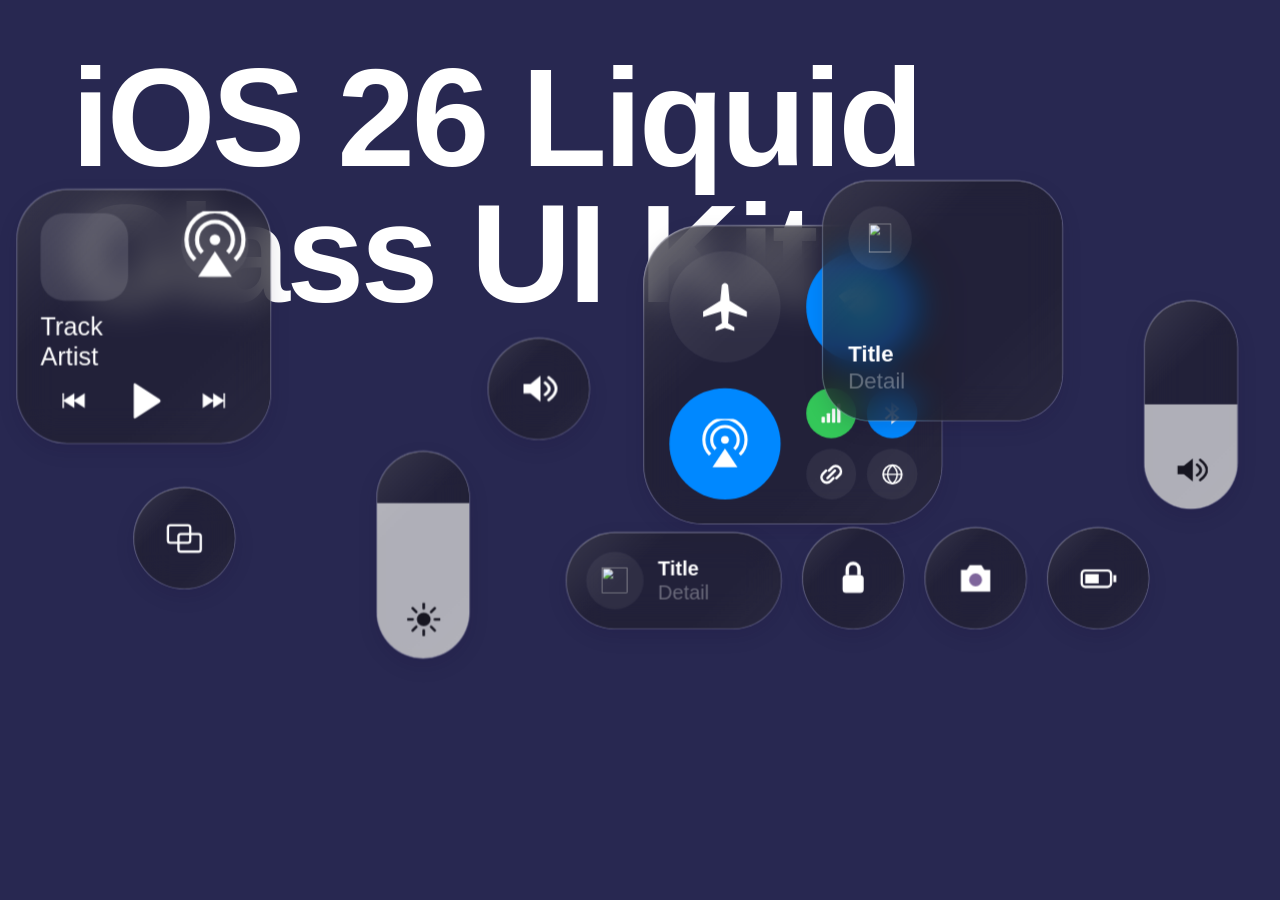
==== reference.html @ b9841fff "Rebuild reference background and shared glass material" ====
<!doctype html>
<html lang="en">
<head>
  <meta charset="utf-8"><meta name="viewport" content="width=device-width,initial-scale=1">
  <title>Liquid Glass Reference Scene</title>
  <link rel="stylesheet" href="glass-material.css?v=reference-scene">
  <style>
    * { box-sizing: border-box; }
    html, body { margin:0; background:#282851; font-family:var(--sf-font); color:white; }
    .viewport { width:100%; overflow:hidden; }
    .scene { position:relative; width:2048px; height:1200px; transform-origin:top left; background:url('assets/glass-backdrop.svg') center / 100% 100%; }
    h1 { position:absolute; width:1628px; height:434px; left:114px; top:78px; margin:0; font-size:224px; line-height:218px; letter-spacing:-.025em; font-weight:590; }
    .tile { position:absolute; }
    .now { left:26px; top:302px; width:408px; height:408px; border-radius:81.0596px; }
    .art { position:absolute; left:37.83px; top:37.83px; width:140.5px; height:140.5px; border-radius:37.8278px; background:rgba(255,255,255,.12); }
    .airplay { position:absolute; right:35.13px; top:35.13px; width:108.08px; height:108.08px; }
    .track, .artist { position:absolute; left:37.83px; font-size:40.5298px; line-height:49px; font-weight:510; }
    .track { top:194.54px; } .artist { top:243.18px; }
    .transport { position:absolute; left:64.85px; right:64.85px; bottom:27.08px; display:flex; align-items:center; justify-content:space-between; height:81px; }
    .transport svg { width:54px; height:38px; } .transport .play { width:64px; height:81px; }
    .connect { left:1029px; top:360px; width:479px; height:479px; border-radius:95.1656px; }
    .connect .symbol-well { position:absolute; width:177.64px; height:177.64px; }
    .connect svg { width:80px; height:80px; }
    .airplane { left:41.24px; top:41.24px; } .wifi { left:260.12px; top:41.24px; background:#0088ff; }
    .drop { left:41.24px; top:260.12px; background:#0088ff; }
    .connect .mini { width:80.36px; height:80.36px; } .mini svg { width:38px; height:38px; }
    .cell { left:260.12px; top:260.12px; background:#34c759; }
    .bt { left:357.4px; top:260.12px; background:#0088ff; }
    .hotspot { left:260.12px; top:357.4px; } .network { left:357.4px; top:357.4px; }
    .label { left:1315px; top:288px; width:386px; height:386px; padding:40.9007px; border-radius:76.6887px; display:flex; flex-direction:column; align-items:flex-start; justify-content:space-between; gap:25.56px; }
    .label .symbol-well { width:102.25px; height:102.25px; }
    .label img { width:36px; height:46px; }
    .label strong,.label span { display:block; font-size:35.7881px; line-height:43px; font-weight:590; }
    .label span { font-weight:510; color:rgba(255,255,255,.33); }
    .pill { left:905px; top:851px; width:346px; height:155.81px; padding:0 32.0795px; gap:22.91px; border-radius:229.139px; display:flex; align-items:center; }
    .pill .symbol-well { width:91.66px; height:91.66px; flex-shrink:0; }
    .pill img { width:41px; height:41px; }
    .pill strong,.pill span { display:block; font-size:32.0795px; line-height:38px; font-weight:590; }
    .pill span { font-weight:510; color:rgba(255,255,255,.33); }
    .slider { left:602px; top:721px; width:150px; height:333.09px; border-radius:220.588px; }
    .slider.volume { left:1830px; top:480px; width:151px; height:335.31px; }
    .level { position:absolute; bottom:0; left:0; width:100%; height:74.83%; background:rgba(255,255,255,.64); }
    .volume .level { height:50.33%; }
    .slider svg { position:absolute; bottom:35.38px; left:48px; width:54px; height:54px; color:#161520; }
    .toggle { width:164px; height:164px; border-radius:241.176px; display:grid; place-items:center; }
    .toggle svg { width:60px; height:60px; }
    .mute { left:780px; top:540px; } .lock { left:1283px; top:843px; } .camera { left:1479px; top:843px; } .battery { left:1675px; top:843px; } .mirror { left:213px; top:779px; }
    .defs { position:absolute; width:0; height:0; overflow:hidden; }
  </style>
</head>
<body>
  <svg class="defs" xmlns="http://www.w3.org/2000/svg"><defs>
    <symbol id="play" viewBox="0 0 64 64"><path d="M16 6Q16 2 20 5L57 29Q61 32 57 35L20 59Q16 62 16 58Z"/></symbol>
    <symbol id="next" viewBox="0 0 64 64"><path d="M4 12 32 30V12L60 30V12H64V52H60V34L32 52V34L4 52Z"/></symbol>
    <symbol id="wifi" viewBox="0 0 64 64"><path d="M2 18Q32 -5 62 18L54 27Q32 10 10 27ZM15 32Q32 19 49 32L41 41Q32 34 23 41ZM25 46Q32 40 39 46L32 55Z"/></symbol>
    <symbol id="plane" viewBox="0 0 64 64"><path d="M28 4Q32 -1 36 4L38 24 60 38V45L37 38 36 53 44 58V63L32 59 20 63V58L28 53 27 38 4 45V38L26 24Z"/></symbol>
    <symbol id="drop" viewBox="0 0 64 64"><circle cx="32" cy="27" r="5"/><path d="m32 38 16 24H16Z"/><path d="M20 39a17 17 0 1 1 24 0M13 46a27 27 0 1 1 38 0" fill="none" stroke="currentColor" stroke-width="4"/></symbol>
    <symbol id="bt" viewBox="0 0 64 64"><path d="M29 2 51 20 36 32 51 44 29 62V38L15 50 11 45 26 32 11 19 15 14 29 26ZM35 14V26L43 20ZM35 38V50L43 44Z"/></symbol>
    <symbol id="cell" viewBox="0 0 64 64"><rect x="6" y="42" width="9" height="16" rx="2"/><rect x="20" y="32" width="9" height="26" rx="2"/><rect x="34" y="20" width="9" height="38" rx="2"/><rect x="48" y="6" width="9" height="52" rx="2"/></symbol>
    <symbol id="link" viewBox="0 0 64 64"><path d="m26 22 8-8a14 14 0 0 1 20 20l-8 8M38 42l-8 8a14 14 0 0 1-20-20l8-8M22 42l20-20" fill="none" stroke="currentColor" stroke-width="7" stroke-linecap="round"/></symbol>
    <symbol id="globe" viewBox="0 0 64 64"><circle cx="32" cy="32" r="25" fill="none" stroke="currentColor" stroke-width="5"/><path d="M7 32h50M32 7c-17 14-17 36 0 50M32 7c17 14 17 36 0 50" fill="none" stroke="currentColor" stroke-width="4"/></symbol>
    <symbol id="sun" viewBox="0 0 64 64"><circle cx="32" cy="32" r="13"/><path d="M32 2v9M32 53v9M2 32h9M53 32h9M11 11l7 7M46 46l7 7M11 53l7-7M46 18l7-7" stroke="currentColor" stroke-width="5" stroke-linecap="round"/></symbol>
    <symbol id="speaker" viewBox="0 0 64 64"><path d="M6 24H18L35 10V54L18 40H6Z"/><path d="M43 22q14 10 0 20M49 13q25 19 0 38" fill="none" stroke="currentColor" stroke-width="5" stroke-linecap="round"/></symbol>
    <symbol id="lock" viewBox="0 0 64 64"><rect x="14" y="27" width="36" height="30" rx="6"/><path d="M22 27V17a10 10 0 0 1 20 0v10" fill="none" stroke="currentColor" stroke-width="6"/></symbol>
    <symbol id="camera" viewBox="0 0 64 64"><path d="M7 18h10l5-8h20l5 8h10v37H7Z"/><circle cx="32" cy="35" r="11" fill="#7e659b"/></symbol>
    <symbol id="battery" viewBox="0 0 64 64"><rect x="4" y="19" width="50" height="28" rx="6" fill="none" stroke="currentColor" stroke-width="4"/><path d="M58 27h5v12h-5ZM10 25h23v16H10Z"/></symbol>
    <symbol id="mirror" viewBox="0 0 64 64"><rect x="4" y="10" width="38" height="30" rx="4" fill="none" stroke="currentColor" stroke-width="4"/><rect x="22" y="25" width="38" height="30" rx="4" fill="none" stroke="currentColor" stroke-width="4"/></symbol>
  </defs></svg>
  <div class="viewport"><main class="scene" aria-label="Reference scene reconstructed from supplied CSS">
    <h1>iOS 26 Liquid Glass UI Kit</h1>
    <div class="tile now glass-surface"><div class="art"></div><div class="airplay symbol-well"><svg class="filled-symbol"><use href="#drop"/></svg></div><div class="track">Track</div><div class="artist">Artist</div><div class="transport"><svg class="filled-symbol" style="transform:rotate(180deg)"><use href="#next"/></svg><svg class="filled-symbol play"><use href="#play"/></svg><svg class="filled-symbol"><use href="#next"/></svg></div></div>
    <div class="tile connect glass-surface"><div class="symbol-well airplane"><svg class="filled-symbol"><use href="#plane"/></svg></div><div class="symbol-well wifi"><svg class="filled-symbol"><use href="#wifi"/></svg></div><div class="symbol-well drop"><svg class="filled-symbol"><use href="#drop"/></svg></div><div class="symbol-well mini cell"><svg class="filled-symbol"><use href="#cell"/></svg></div><div class="symbol-well mini bt"><svg class="filled-symbol"><use href="#bt"/></svg></div><div class="symbol-well mini hotspot"><svg class="filled-symbol"><use href="#link"/></svg></div><div class="symbol-well mini network"><svg class="filled-symbol"><use href="#globe"/></svg></div></div>
    <div class="tile label glass-surface"><div class="symbol-well"><img src="assets/reference-bulb.svg" alt=""></div><div><strong>Title</strong><span>Detail</span></div></div>
    <div class="tile pill glass-surface"><div class="symbol-well"><img src="assets/reference-moon.svg" alt=""></div><div><strong>Title</strong><span>Detail</span></div></div>
    <div class="tile slider glass-surface"><div class="level"></div><svg class="filled-symbol"><use href="#sun"/></svg></div>
    <div class="tile slider volume glass-surface"><div class="level"></div><svg class="filled-symbol"><use href="#speaker"/></svg></div>
    <div class="tile toggle mute glass-surface"><svg class="filled-symbol"><use href="#speaker"/></svg></div>
    <div class="tile toggle lock glass-surface"><svg class="filled-symbol"><use href="#lock"/></svg></div>
    <div class="tile toggle camera glass-surface"><svg class="filled-symbol"><use href="#camera"/></svg></div>
    <div class="tile toggle battery glass-surface"><svg class="filled-symbol"><use href="#battery"/></svg></div>
    <div class="tile toggle mirror glass-surface"><svg class="filled-symbol"><use href="#mirror"/></svg></div>
  </main></div>
  <script>
    const scene = document.querySelector('.scene');
    function sizeScene() { const scale = window.innerWidth / 2048; scene.style.transform = `scale(${scale})`; document.querySelector('.viewport').style.height = `${1200 * scale}px`; }
    addEventListener('resize', sizeScene); sizeScene();
  </script>
</body>
</html>
---- glass-material.css ----
/* Shared by the reference scene and the portfolio. The exported Glass Effect
   contains no shader parameters; these are explicit browser material values. */
:root {
  --material-tint: rgba(22, 20, 43, .24);
  --material-blur: 28px;
  --material-line: rgba(255, 255, 255, .30);
  --material-shadow: 0 12px 32px rgba(20, 9, 56, .13);
  --sf-font: -apple-system, BlinkMacSystemFont, "SF Pro Display", "Helvetica Neue", sans-serif;
}
.glass-surface {
  position: relative;
  isolation: isolate;
  overflow: hidden;
  color: #fff;
  background: var(--material-tint);
  border: 1px solid var(--material-line);
  box-shadow: var(--material-shadow), inset 0 1px 1px rgba(255,255,255,.25), inset 0 -1px 1px rgba(255,255,255,.08);
  backdrop-filter: blur(var(--material-blur)) saturate(145%);
  -webkit-backdrop-filter: blur(var(--material-blur)) saturate(145%);
}
.glass-surface::before {
  content: "";
  position: absolute;
  inset: 0;
  z-index: -1;
  pointer-events: none;
  border-radius: inherit;
  background: #242424;
  mix-blend-mode: plus-lighter;
  opacity: .45;
}
.glass-surface::after {
  content: "";
  position: absolute;
  inset: 0;
  pointer-events: none;
  border-radius: inherit;
  background: linear-gradient(135deg, rgba(255,255,255,.10), transparent 34%, transparent 68%, rgba(255,255,255,.035));
  box-shadow: inset 1px 1px 0 rgba(255,255,255,.16);
}
.symbol-well { display: grid; place-items: center; border-radius: 50%; background: rgba(255,255,255,.06); }
.filled-symbol { display: block; width: 100%; height: 100%; fill: currentColor; stroke: none; }
@supports not (backdrop-filter: blur(1px)) {
  .glass-surface { background: rgba(32, 28, 65, .82); }
}
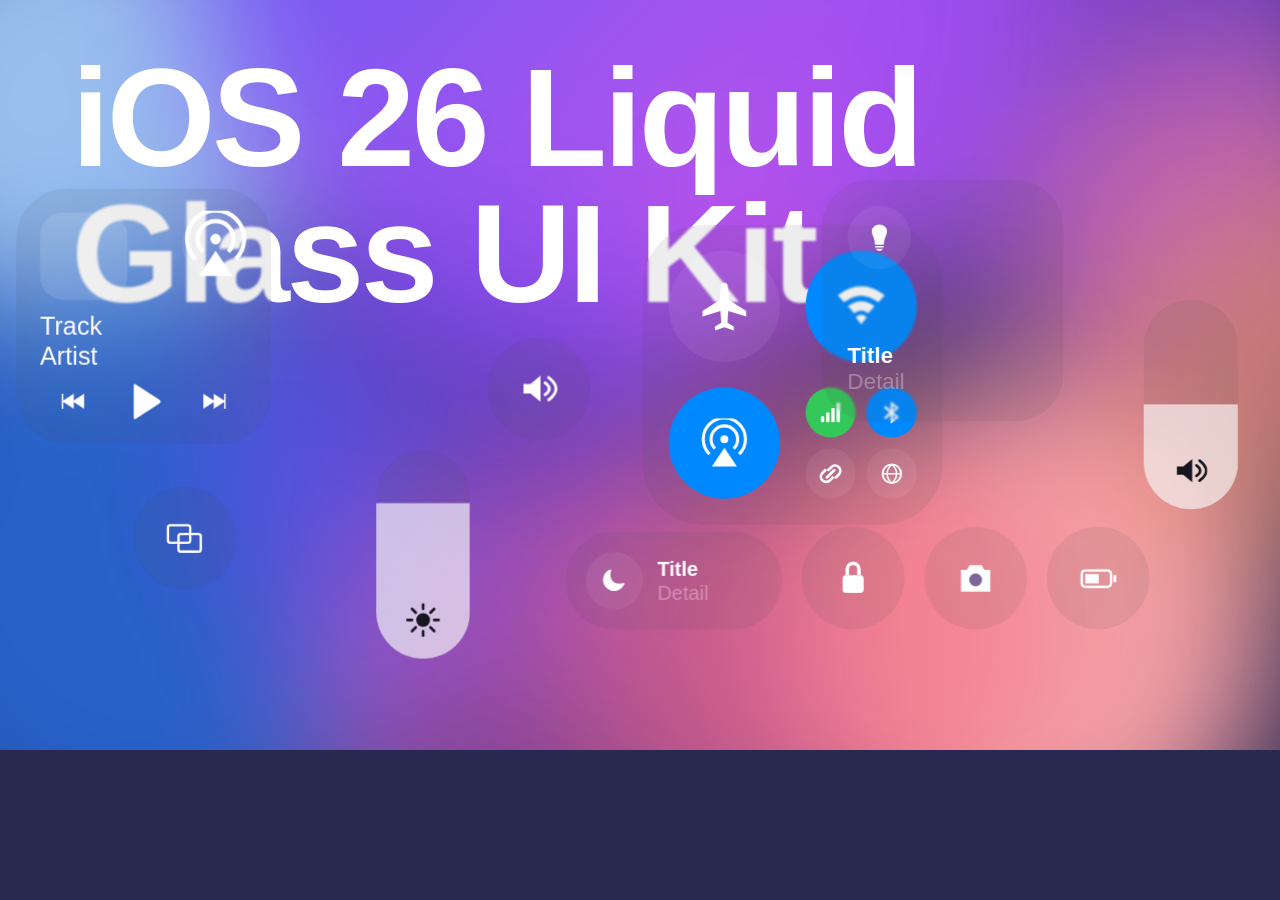
==== commit ecb285c7: "Apply exported SVG glass layers" ====
--- a/reference.html
+++ b/reference.html
@@ -3,7 +3,8 @@
 <head>
   <meta charset="utf-8"><meta name="viewport" content="width=device-width,initial-scale=1">
   <title>Liquid Glass Reference Scene</title>
-  <link rel="stylesheet" href="glass-material.css?v=reference-scene">
+  <link rel="stylesheet" href="glass-material.css?v=exported-effect">
+  <script src="glass-effect.js?v=exported-effect" defer></script>
   <style>
     * { box-sizing: border-box; }
     html, body { margin:0; background:#282851; font-family:var(--sf-font); color:white; }
--- a/glass-material.css
+++ b/glass-material.css
@@ -1,45 +1,34 @@
-/* Shared by the reference scene and the portfolio. The exported Glass Effect
-   contains no shader parameters; these are explicit browser material values. */
+/* Exported material from the supplied 258 x 84 SVG, adapted to each surface.
+   glass-effect.js supplies the original masks, filters and stroke gradients. */
 :root {
-  --material-tint: rgba(22, 20, 43, .24);
-  --material-blur: 28px;
-  --material-line: rgba(255, 255, 255, .30);
-  --material-shadow: 0 12px 32px rgba(20, 9, 56, .13);
+  --glass-mode-shade: transparent;
   --sf-font: -apple-system, BlinkMacSystemFont, "SF Pro Display", "Helvetica Neue", sans-serif;
 }
 .glass-surface {
   position: relative;
-  isolation: isolate;
+  z-index: 0;
   overflow: hidden;
   color: #fff;
-  background: var(--material-tint);
-  border: 1px solid var(--material-line);
-  box-shadow: var(--material-shadow), inset 0 1px 1px rgba(255,255,255,.25), inset 0 -1px 1px rgba(255,255,255,.08);
-  backdrop-filter: blur(var(--material-blur)) saturate(145%);
-  -webkit-backdrop-filter: blur(var(--material-blur)) saturate(145%);
+  background: var(--glass-mode-shade);
+  border: 0;
+  box-shadow: none;
+  backdrop-filter: none;
+  -webkit-backdrop-filter: none;
 }
-.glass-surface::before {
-  content: "";
-  position: absolute;
-  inset: 0;
-  z-index: -1;
-  pointer-events: none;
-  border-radius: inherit;
-  background: #242424;
-  mix-blend-mode: plus-lighter;
-  opacity: .45;
+.glass-surface::before,.glass-surface::after { content: none; }
+.glass-surface > .glass-effect {
+  position:absolute;
+  inset:0;
+  width:100%;
+  height:100%;
+  z-index:-1;
+  pointer-events:none;
+  border-radius:inherit;
+  overflow:hidden;
 }
-.glass-surface::after {
-  content: "";
-  position: absolute;
-  inset: 0;
-  pointer-events: none;
-  border-radius: inherit;
-  background: linear-gradient(135deg, rgba(255,255,255,.10), transparent 34%, transparent 68%, rgba(255,255,255,.035));
-  box-shadow: inset 1px 1px 0 rgba(255,255,255,.16);
-}
+.glass-surface:not([data-glass-ready]) { background:rgba(84,84,84,.10); backdrop-filter:blur(2px); -webkit-backdrop-filter:blur(2px); }
 .symbol-well { display: grid; place-items: center; border-radius: 50%; background: rgba(255,255,255,.06); }
 .filled-symbol { display: block; width: 100%; height: 100%; fill: currentColor; stroke: none; }
-@supports not (backdrop-filter: blur(1px)) {
-  .glass-surface { background: rgba(32, 28, 65, .82); }
+@supports not ((backdrop-filter: blur(1px)) or (-webkit-backdrop-filter: blur(1px))) {
+  .glass-surface { background: rgba(32,28,65,.76); }
 }
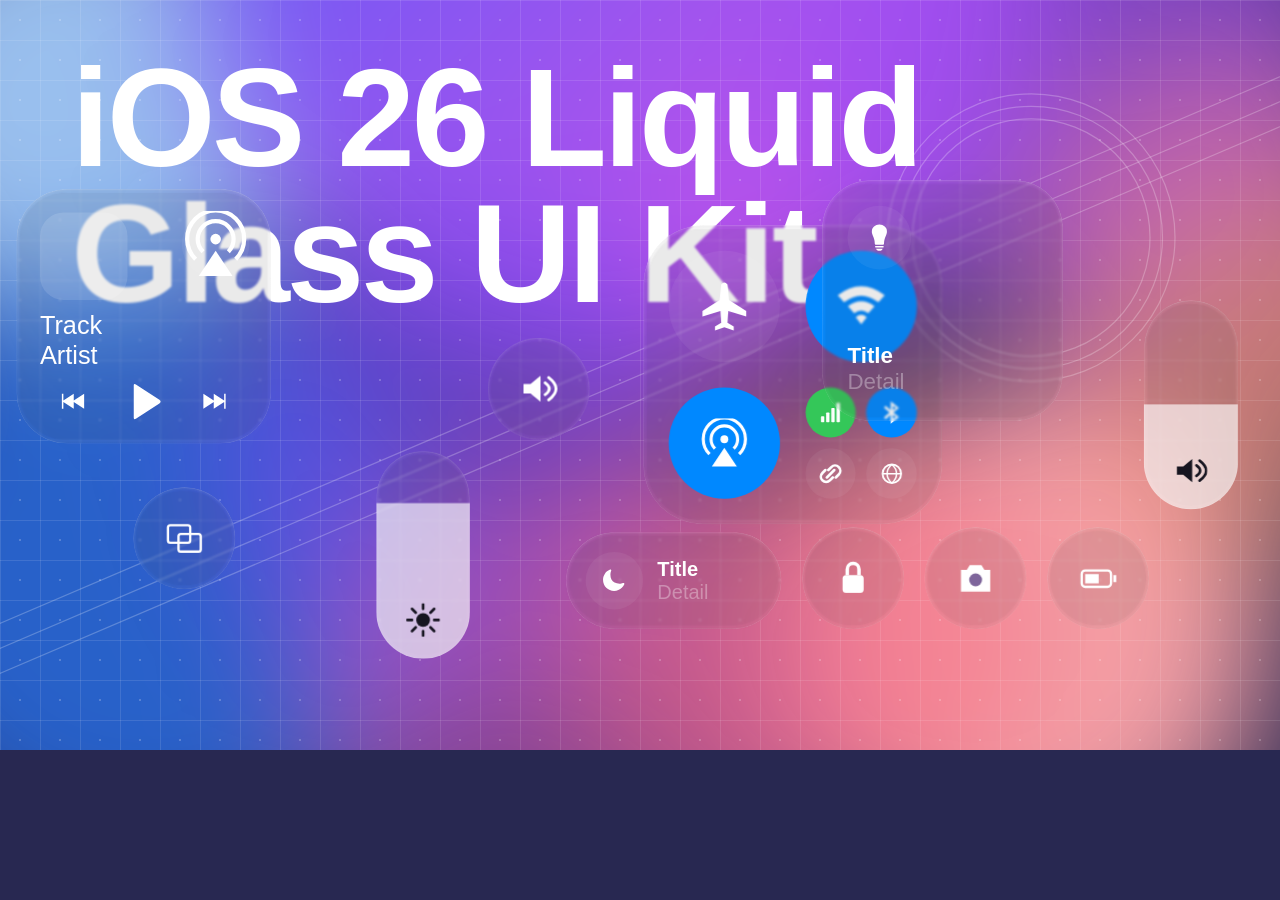
==== commit 6e633685: "Keep background detail sharp behind glass" ====
--- a/reference.html
+++ b/reference.html
@@ -9,7 +9,7 @@
     * { box-sizing: border-box; }
     html, body { margin:0; background:#282851; font-family:var(--sf-font); color:white; }
     .viewport { width:100%; overflow:hidden; }
-    .scene { position:relative; width:2048px; height:1200px; transform-origin:top left; background:url('assets/glass-backdrop.svg') center / 100% 100%; }
+    .scene { position:relative; width:2048px; height:1200px; transform-origin:top left; background:url('assets/glass-backdrop.svg?v=sharp-detail') center / 100% 100%; }
     h1 { position:absolute; width:1628px; height:434px; left:114px; top:78px; margin:0; font-size:224px; line-height:218px; letter-spacing:-.025em; font-weight:590; }
     .tile { position:absolute; }
     .now { left:26px; top:302px; width:408px; height:408px; border-radius:81.0596px; }
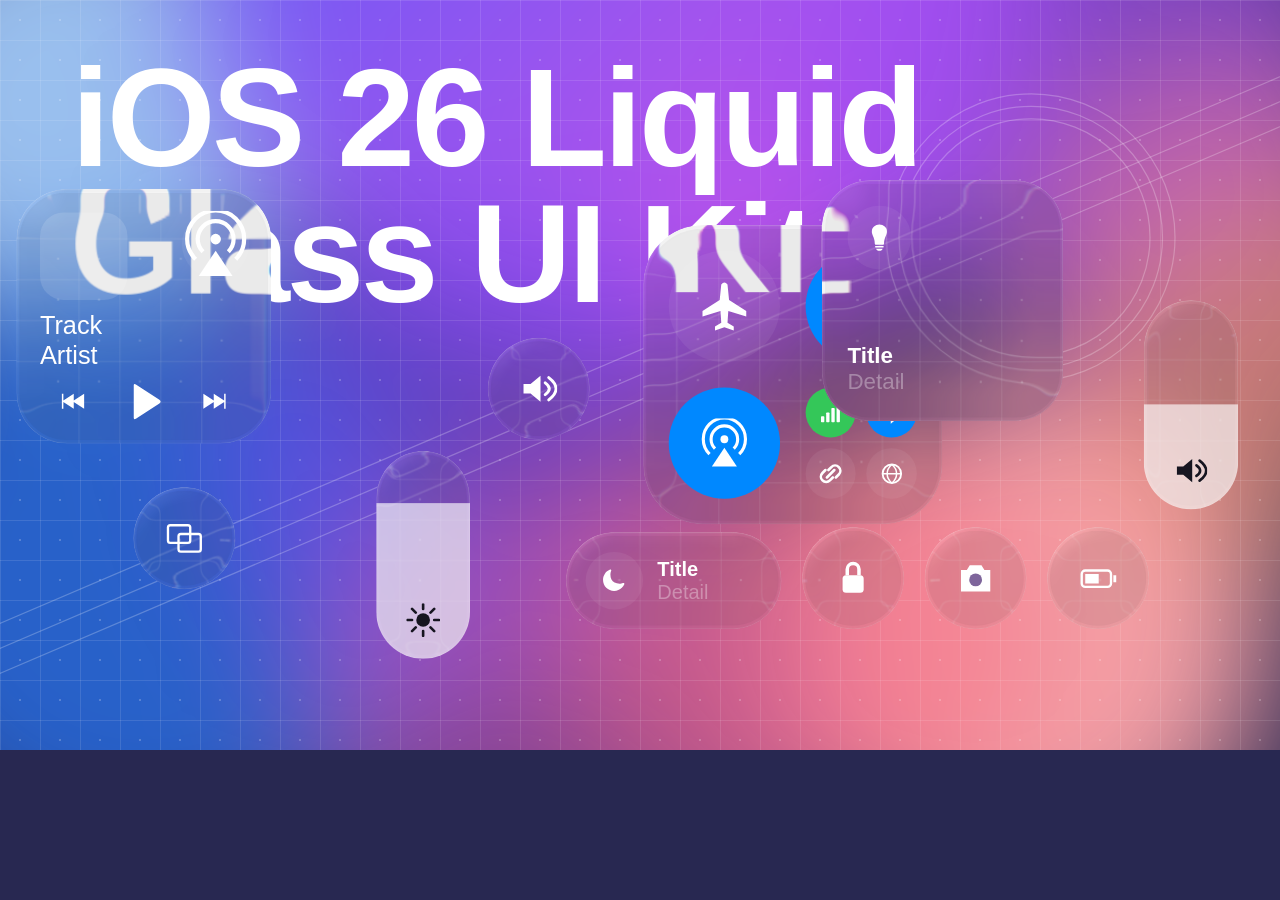
==== commit 8c65f617: "Add real background refraction: reference.html" ====
--- a/reference.html
+++ b/reference.html
@@ -3,8 +3,9 @@
 <head>
   <meta charset="utf-8"><meta name="viewport" content="width=device-width,initial-scale=1">
   <title>Liquid Glass Reference Scene</title>
-  <link rel="stylesheet" href="glass-material.css?v=exported-effect">
-  <script src="glass-effect.js?v=exported-effect" defer></script>
+  <link rel="stylesheet" href="glass-material.css?v=lens-refraction">
+  <script src="glass-effect.js?v=lens-refraction" defer></script>
+  <script src="glass-refraction.js?v=lens-refraction" defer></script>
   <style>
     * { box-sizing: border-box; }
     html, body { margin:0; background:#282851; font-family:var(--sf-font); color:white; }
--- a/glass-material.css
+++ b/glass-material.css
@@ -26,6 +26,17 @@
   border-radius:inherit;
   overflow:hidden;
 }
+.glass-surface > .glass-refraction {
+  position:absolute;
+  inset:0;
+  width:100%;
+  height:100%;
+  z-index:-2;
+  visibility:hidden;
+  pointer-events:none;
+  border-radius:inherit;
+}
+.glass-surface[data-refraction-ready="true"] > .glass-refraction { visibility:visible; }
 .glass-surface:not([data-glass-ready]) { background:rgba(84,84,84,.10); backdrop-filter:blur(2px); -webkit-backdrop-filter:blur(2px); }
 .symbol-well { display: grid; place-items: center; border-radius: 50%; background: rgba(255,255,255,.06); }
 .filled-symbol { display: block; width: 100%; height: 100%; fill: currentColor; stroke: none; }
